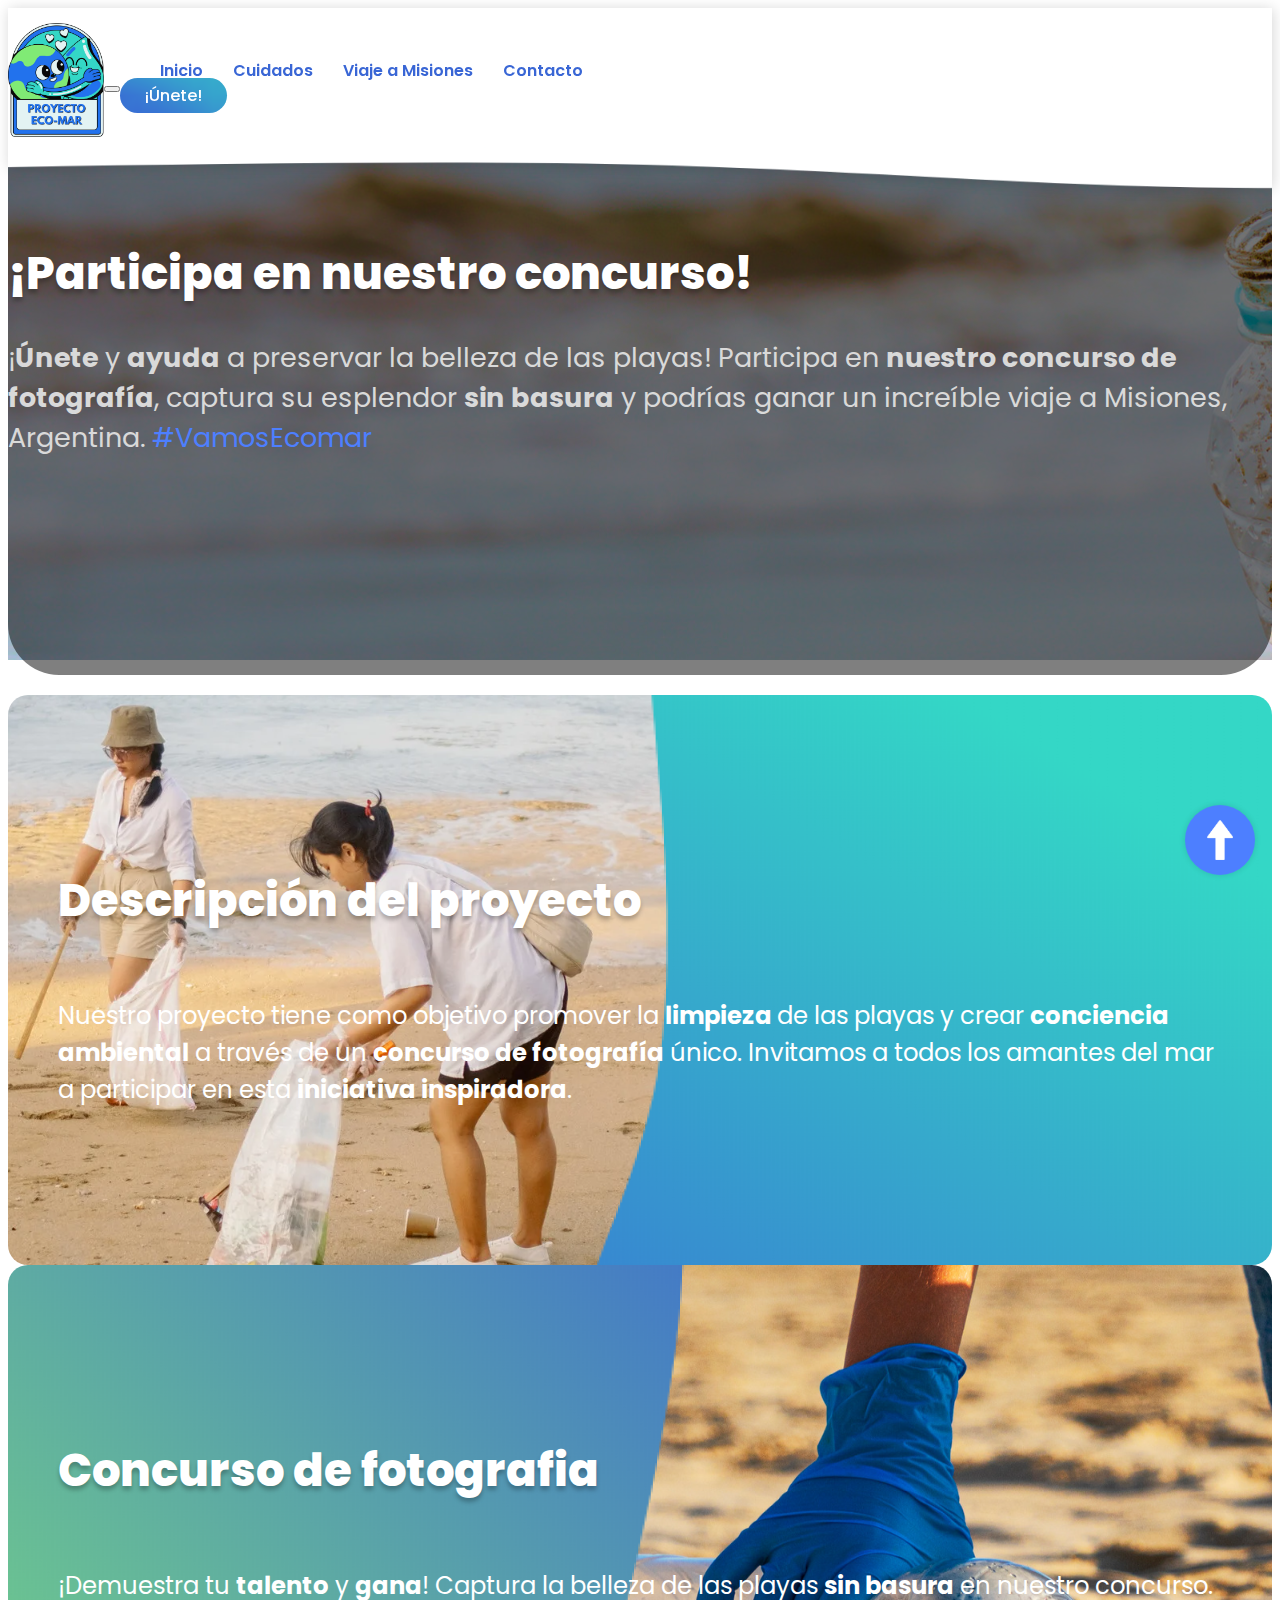
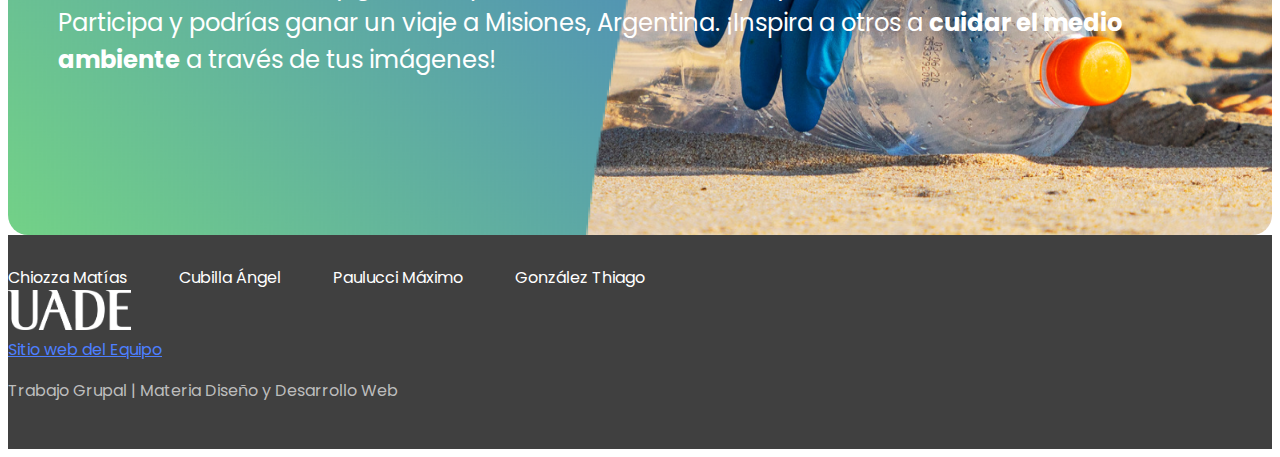
==== index.html @ 74e15286 "Add files via upload" ====
<!doctype html>
<html lang="es">

<head>
    <meta charset="utf-8">
    <meta name="viewport" content="width=device-width, initial-scale=1">
    <title>INICIO | Proyecto Ecomar</title>
    <link rel="stylesheet" href="estilos/estilos.css">
    <link href="https://cdn.jsdelivr.net/npm/bootstrap@5.3.0/dist/css/bootstrap.min.css" rel="stylesheet"
        integrity="sha384-9ndCyUaIbzAi2FUVXJi0CjmCapSmO7SnpJef0486qhLnuZ2cdeRhO02iuK6FUUVM" crossorigin="anonymous">
    <script src="https://cdn.jsdelivr.net/npm/bootstrap@5.3.0/dist/js/bootstrap.bundle.min.js"
        integrity="sha384-geWF76RCwLtnZ8qwWowPQNguL3RmwHVBC9FhGdlKrxdiJJigb/j/68SIy3Te4Bkz"
        crossorigin="anonymous"></script>
    <link rel="preconnect" href="https://fonts.googleapis.com">
    <link rel="preconnect" href="https://fonts.gstatic.com" crossorigin>
    <link
        href="https://fonts.googleapis.com/css2?family=Poppins:ital,wght@0,100;0,200;0,300;0,400;0,500;0,600;0,700;0,800;0,900;1,100;1,200;1,300;1,400;1,500;1,600;1,700;1,800;1,900&display=swap"
        rel="stylesheet">
</head>

<body>
    <nav id="nav" class="container-fluid nav-fluid navbar navbar-expand-lg">
        <div class="container nav-container">
            <div class="col-1 d-block d-lg-none"></div>
            <div class="col-lg-1 col-7">
                <a href="index.html"><img src="img/logo.png" alt="Logo"></a>
            </div>
            <div class="col-3">
                <button class="navbar-toggler" type="button" data-bs-toggle="collapse" data-bs-target="#navbarNav"
                    aria-controls="navbarNav" aria-expanded="false" aria-label="Toggle navigation">
                    <span class="navbar-toggler-icon"></span>
                </button>
            </div>
            <div class="collapse navbar-collapse nav-lista-colapsada" id="navbarNav">
                <div class="nav-lista col-lg-10 pe-5">
                    <ul class="flex-column flex-lg-row">
                        <li><a href="index.html">Inicio</a></li>
                        <li><a href="cuidados.html">Cuidados</a></li>
                        <li><a href="viaje_a_misiones.html">Viaje a Misiones</a></li>
                        <li><a href="contacto.html">Contacto</a></li>
                    </ul>
                </div>
                <div class="nav-boton">
                    <a href="unete.html">¡Únete!</a>
                </div>
            </div>
        </div>
    </nav>

    <section class="container-fluid portada-inicio">
        <div class="row">
            <div class="col-xxl-1 col-xl-1 col-lg-1 col-1"></div>
            <div class="col-xxl-5 col-xl-7 col-lg-8 col-10 px-5 text-center text-lg-start"
                style="background-color: rgba(0, 0, 0, 0.5); height: 465px; border-radius: 0px 0px 51px 51px; padding-top: 50px; flex-direction: column;">
                <h1 class="portada-h1 mt-4 mt-lg-0">¡Participa en
                    nuestro concurso!</h1>
                <p class="portada-p">¡<b>Únete</b> y <b>ayuda</b> a preservar la belleza de las playas! Participa en
                    <b>nuestro concurso
                        de fotografía</b>, captura su esplendor <b>sin basura</b> y podrías ganar un increíble viaje a
                    Misiones,
                    Argentina. <span style="color: #4d7fff;">#VamosEcomar</span>
                </p>
            </div>
        </div>
    </section>

    <main class="container px-5 px-sm-0">
        <div class="row">
            <section class="inicio-seccion-1 mb-5 container">
                <div class="row">
                    <div class="col-lg-6 d-none d-lg-block"></div>
                    <div class="col-12 col-lg-6  text-lg-end text-center"
                        style="padding: 0px 50px 0px 50px; display: flex; flex-direction: column; justify-content: center; height: 572px;">
                        <h2 class="inicio-sections-h2 pb-3">Descripción del
                            proyecto</h2>
                        <p class="inicio-sections-p">Nuestro proyecto tiene como objetivo promover la <b>limpieza </b>de
                            las
                            playas y crear <b>conciencia ambiental</b> a través de un <b>concurso de fotografía</b>
                            único. Invitamos a
                            todos los amantes del mar a participar en esta <b>iniciativa inspiradora</b>.</p>
                    </div>
                </div>
            </section>
        </div>
        <div class="row">
            <section class="inicio-seccion-2 mb-5 container">
                <div class="row">
                    <div class="col-lg-6 col-12 text-lg-start text-center"
                        style="padding: 0px 50px 0px 50px; display: flex; flex-direction: column; justify-content: center; height: 572px;">
                        <h2 class="inicio-sections-h2 pb-3">Concurso de fotografia</h2>
                        <p class="inicio-sections-p">¡Demuestra tu <b>talento</b> y <b>gana</b>! Captura la belleza de
                            las playas <b>sin basura</b> en nuestro concurso. Participa y podrías ganar un viaje a
                            Misiones, Argentina. ¡Inspira a otros a <b>cuidar el medio ambiente</b> a través de tus
                            imágenes!</p>
                    </div>
                </div>
            </section>
        </div>
    </main>

    <footer class="container-fluid">
        <div class="container footer-container">
            <div class="row d-flex justify-content-center align-items-center pb-5">
                <div class="col-10 footer-ul d-flex justify-content-lg-start justify-content-end align-items-center">
                    <ul class="text-center text-lg-start d-flex justify-content-between ">
                        <li>Chiozza Matías</li>
                        <li>Cubilla Ángel</li>
                        <li>Paulucci Máximo</li>
                        <li>González Thiago</li>
                    </ul>
                </div>
                <div class="col-lg-2 col-12 footer-p d-flex justify-content-lg-end justify-content-center align-items-center pt-5 pt-lg-0">
                    <a href="https://www.uade.edu.ar/" target="_blank"><img src="img/uade.jpg.png" height="40px"></a>
                </div>
            </div>
            <div class="row d-flex flex-row">
                <div class="col-6">
                    <a style="color: #4d7fff;" class=""
                        href="https://matichiozza.github.io/sitioequipo3.github.io/" target="_blank"> Sitio web del Equipo</a>
                </div>
                <div class="col-6 d-flex justify-content-end text-center text-lg-end">
                    <p class="d-flex justify-content-end" style="color: rgb(189, 189, 189); ">Trabajo Grupal | Materia Diseño y Desarrollo Web</p>
                </div>
            </div>
        </div>
    </footer>

    <a href="#nav" class="boton">
        <img src="img/flecha.png" width="26px">
    </a>
</body>

</html>
---- estilos/estilos.css ----
@media (max-width:1400px) {
    .main-viaje-a-misiones section div p{
        font-size: 1.19vw !important;
    }
}

@media (max-width:991px) {
    .inicio-seccion-1 {
        padding: 0 !important;
        background-size: 250%;
        background-repeat: no-repeat;
    }

    .inicio-seccion-2 {
        padding: 0 !important;
        background-size: 250%;
        background-repeat: no-repeat;
    }

    .cuidados-secciones-p {
        font-size: 2vw !important;
    }
    .cuidados-seccion-3 {
        height: 600px !important;
    }
    .cuidados-seccion-3 ol{
        padding: 0 70px !important;
    }

    .main-viaje-a-misiones section div p{
        font-size: 2vw !important;
    }

    .nav-lista-colapsada {
        background-color: white;
        height: 270px;
        width: 100%;
        position: absolute;
        top: 150px;
        right: 0px;
        text-align: center;
    }

    .nav-lista ul li a{
        color: #3966D5 !important;
    }

    .nav-boton{
        padding-top: 34px;
        padding-right: 14px;
    }

    .nav-boton:hover {
        transform: initial !important;
    }

    #divSubirArchivo{
        width: 400px !important;
        height: 400px !important;
    }
}

@media (max-width:767px) {
    .cuidados-seccion-3 {
        height: 800px !important;
    }

    .main-viaje-a-misiones section div p{
        font-size: 3vw !important;
    }
}

@media (max-width:580px) {
    .inicio-seccion-1 {
        padding: 0 !important;
        background-size: auto;
    }

    .inicio-seccion-2 {
        padding: 0 !important;
        background-size: auto;
    }

    .cuidados-secciones-p {
        font-size: 3vw !important;
    }
    .cuidados-seccion-3 {
        height: 840px !important;
    }
}

html{
    scroll-behavior: smooth !important;
}

body {
    font-family: Poppins !important;
    overflow-x: hidden;
}

.container-fluid {
    padding: 0 !important;
}

ul {
    margin: 0px !important;
}

.nav-fluid {
    background-image: url(../img/fondo_nav.png);
    height: 187px;
    filter: drop-shadow(1px 1px 7px rgba(0, 0, 0, 0.163));
    display: flex;
    align-items: baseline !important;
    position: relative;
    z-index: 3;
}

.nav-container {
    display: flex;
    flex-direction: row;
    align-items: center;
    padding-top: 15px;
}

.nav-container img {
    width: 6rem;
}

.nav-lista ul {
    display: flex;
    justify-content: flex-end;
    list-style: none;
    gap: 30px;
}

.nav-lista ul li a {
    text-decoration: none;
    color: #3966D5;
    font-weight: 600;
    font-size: 1rem !important;
    transition: 300ms;
}

.nav-lista ul li a:hover {
    color: #274590;
}

.nav-boton a {
    text-decoration: none;
    border-radius: 40px;
    padding: 6px 25px;
    background-image: url(../img/fondo-boton-nav.png);
    background-position: right;
    color: white;
    font-weight: 500;
    transition: 300ms;
}

.nav-boton {
    transition: 300ms;
}

.nav-boton:hover {
    transform: scale(1.1);
}

.nav-boton a:hover {
    background-position: left;
}

.portada-inicio {
    background-image: url(../img/portada_inicio.png);
    position: relative;
    bottom: 35px;
    height: 500px;
    z-index: 2;
}

.portada-h1 {
    font-weight: 800;
    color: white;
    text-shadow: 0px 4px 4px rgba(0, 0, 0, 0.25);
    font-size: 5vh;
}

.portada-p {
    font-weight: 400;
    color: #D9D9D9;
    font-size: 3vmin;
}

.inicio-seccion-1 {
    background-image: url(../img/inicio-seccion-1.png);
    height: 570px;
    width: 100%;
    border-radius: 20px;
    background-position: right;
}

.inicio-sections-h2 {
    font-weight: 800;
    color: white;
    text-shadow: 0px 4px 4px rgba(0, 0, 0, 0.25);
    font-size: 5vh;
}

.inicio-sections-p {
    font-weight: 400;
    color: #ffffff;
    font-size: 2.7vmin;
}

.inicio-seccion-2 {
    background-image: url(../img/inicio-seccion-2.png);
    height: 570px;
    width: 100%;
    border-radius: 20px;
    background-position: left;
}

footer {
    height: auto;
    color: white;
    background-color: #404040;
}

.footer-container {
    padding: 30px 0px;
}

.footer-container div .footer-ul ul {
    display: flex;
    flex-direction: row;
    list-style: none;
    gap: 52px;
    padding: 0 !important;
}

.footer-container div .footer-ul li a {
    text-decoration: none;
    color: white;
}

.portada-cuidados {
    background-image: url(../img/portada_cuidados.png);
    position: relative;
    bottom: 35px;
    height: 500px;
    z-index: 2;
}

/* Cuidados */

.cuidados-secciones-h2 {
    color: #3966D5;
    font-weight: 700;
}

.cuidados-secciones-p {
    font-weight: 400;
    font-size: 1.43vw;
    color: #515151;
}

.cuidados-seccion-3 {
    background-image: url(../img/cuidados-seccion-3.png);
    height: 500px;
    border-radius: 20px;
    background-size: cover;
}

/* Viaje a misiones */

.portada-viaje-a-misiones {
    background-image: url(../img/portada_viaje_a_misiones.png);
    position: relative;
    bottom: 35px;
    height: 500px;
    z-index: 2;
}
    
.frase-viaje-a-misiones h2{
    color: #3966D5;
    text-align: center;
    font-weight: 600;
    font-size: 26px;
}

.main-viaje-a-misiones{
    background-image: url(../img/seccion_viaje_a_misiones.png);
}

.texto-seccion-viaje-a-misiones{
    text-align: center;
    color: white;
    display: flex;
    flex-direction: column;
    align-items: center;
}

.texto-seccion-viaje-a-misiones h3{
    font-size: 19px;
    font-weight: 700;
}

.texto-seccion-viaje-a-misiones h2{
    font-size: 39px;
    font-weight: 700;
}

hr{
    border: #3966D5 2px solid !important;
    width: 234px !important;
}

/* Contacto */

.portada-contacto {
    background-image: url(../img/portada_contacto.png);
    position: relative;
    bottom: 35px;
    height: 500px;
    z-index: 2;
}

.contacto-seccion-1 h2{
    font-weight: 800;
    color: #3966D5;
    font-size: 50px;
}

.contacto-seccion-1 p{
    font-weight: 400;
    font-size: 20px;
    color: #3965d594;
}

.caja-formulario{
    background-color: #F8F8F8;
    border-radius: 30px;
    box-shadow: 0px 4px 10px 3px rgba(0, 0, 0, 0.115);
}

form{
    display: flex;
    flex-direction: column;
    width: 400px;
}

form input{
    border: none;
    border-bottom: #3966D5 solid 3px;
    background-color: #F8F8F8;
    
}

form input::placeholder{
    color: #3965d5a1;
}

form input:focus{
    outline: none;
}

form textarea{
    border: #3966D5 3px solid;
    border-radius: 15px;
    padding-left: 10px;
    padding-top: 10px;
    background-color: #F8F8F8;
}

form textarea::placeholder{
    color: #3965d5a1;
}

form textarea:focus{
    outline: none;
}

.boton{
    height: 70px;
    width: 70px;
    background-color: #4d7fff;
    position: fixed;
    bottom: 25px;
    right: 25px;
    border-radius: 40px;
    transition: 300ms;
    box-shadow: 0px 0px 6px rgba(0, 0, 0, 0.132);
    display: flex;
    justify-content: center;
    align-items: center;
}

.boton:hover{
    transform: scale(1.07);
}

#boton-submit{
    background-color: #3966D5;
    color: white;
    width: 200px;
    height: 60px;
    font-size: 40px;
    font-weight: 800;
    border-radius: 15px;
}

/* Unete */

.portada-unete {
    background-image: url(../img/portada_unete.png);
    position: relative;
    bottom: 35px;
    height: 350px;
    z-index: 2;
}

.caja-unete{
    width: 460px !important;
    height: 300px;
    background-color: #3966D5;
    border-radius: 17px;
    box-shadow: 0px 4px 14px rgba(0, 0, 0, 0.25);
}

#feedback-form {
    user-select: none;
    position: fixed;
    top: 20%;
    background-color: #ffffff;
    padding: 7px;
    z-index: 4;
    box-shadow: 0 2px 4px rgba(0, 0, 0, 0.1);
    border-radius: 0 10px 10px 0;
  }
  
  #feedback-button {
    background-color: #3966D5;
    color: white;
    padding: 8px 12px;
    cursor: pointer;
    border-radius: 10px;
    text-align: center;
  }
  
  #arrow {
    font-size: 16px;
  }
  
  #feedback-content {
    display: none;
    opacity: 0;
    margin-top: 10px;
  }
  
  #feedback-header {
    font-weight: 600;
    font-size: 16px;
    margin-bottom: 1px;
  }
  
  #feedback-stars {
    color: #ccc;
    font-size: 24px;
    cursor: pointer;
    display: flex;
    align-items: center;
    flex-direction: row-reverse;
    justify-content: center;
  }
  
  .star {
    margin-right: 5px;
    transition: color 0.1s ease-in-out;
  }
  
  .star:hover,
  .star:hover ~ .star,
  .star.selected,
  .star.hovered,
  .star.hovered ~ .star {
    color: #ffce00;
  }
  
  #feedback-form.expanded #feedback-content {
    display: block;
    opacity: 1;
  }
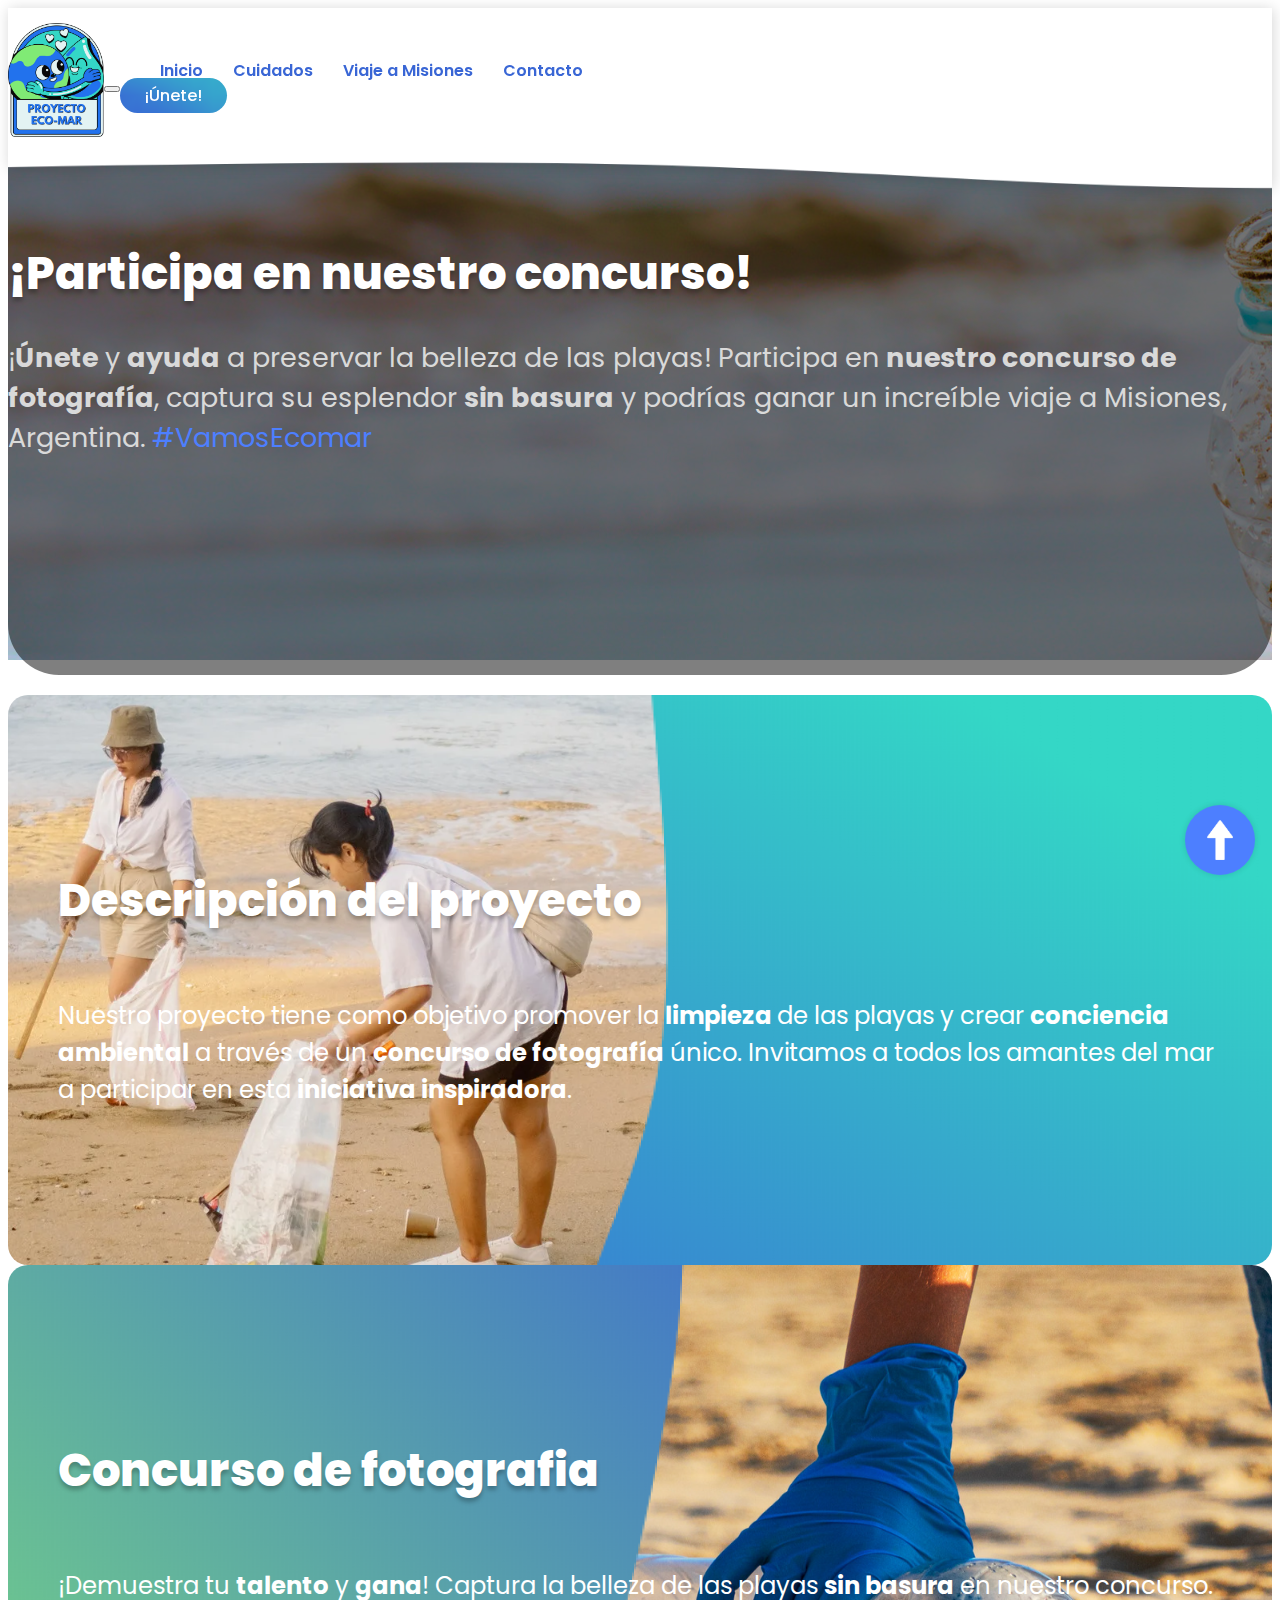
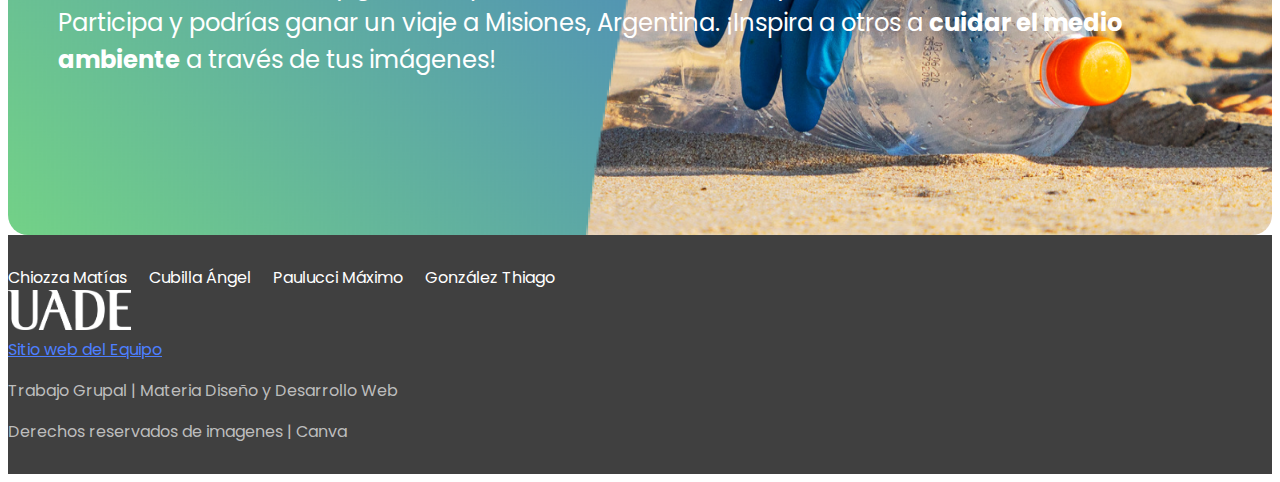
==== commit 318bff48: "Add files via upload" ====
--- a/index.html
+++ b/index.html
@@ -19,34 +19,35 @@
 </head>
 
 <body>
-    <nav id="nav" class="container-fluid nav-fluid navbar navbar-expand-lg">
-        <div class="container nav-container">
-            <div class="col-1 d-block d-lg-none"></div>
-            <div class="col-lg-1 col-7">
-                <a href="index.html"><img src="img/logo.png" alt="Logo"></a>
-            </div>
-            <div class="col-3">
-                <button class="navbar-toggler" type="button" data-bs-toggle="collapse" data-bs-target="#navbarNav"
-                    aria-controls="navbarNav" aria-expanded="false" aria-label="Toggle navigation">
-                    <span class="navbar-toggler-icon"></span>
-                </button>
-            </div>
-            <div class="collapse navbar-collapse nav-lista-colapsada" id="navbarNav">
-                <div class="nav-lista col-lg-10 pe-5">
-                    <ul class="flex-column flex-lg-row">
-                        <li><a href="index.html">Inicio</a></li>
-                        <li><a href="cuidados.html">Cuidados</a></li>
-                        <li><a href="viaje_a_misiones.html">Viaje a Misiones</a></li>
-                        <li><a href="contacto.html">Contacto</a></li>
-                    </ul>
+    <header>
+        <nav id="nav" class="container-fluid nav-fluid navbar navbar-expand-lg">
+            <div class="container nav-container">
+                <div class="col-1 d-block d-lg-none"></div>
+                <div class="col-lg-1 col-7">
+                    <a href="index.html"><img src="img/logo.png" alt="Logo"></a>
                 </div>
-                <div class="nav-boton">
-                    <a href="unete.html">¡Únete!</a>
+                <div class="col-3">
+                    <button class="navbar-toggler" type="button" data-bs-toggle="collapse" data-bs-target="#navbarNav"
+                        aria-controls="navbarNav" aria-expanded="false" aria-label="Toggle navigation">
+                        <span class="navbar-toggler-icon"></span>
+                    </button>
+                </div>
+                <div class="collapse navbar-collapse nav-lista-colapsada" id="navbarNav">
+                    <div class="nav-lista col-lg-10 pe-5">
+                        <ul class="flex-column flex-lg-row">
+                            <li><a href="index.html">Inicio</a></li>
+                            <li><a href="cuidados.html">Cuidados</a></li>
+                            <li><a href="viaje_a_misiones.html">Viaje a Misiones</a></li>
+                            <li><a href="contacto.html">Contacto</a></li>
+                        </ul>
+                    </div>
+                    <div class="nav-boton">
+                        <a href="unete.html">¡Únete!</a>
+                    </div>
                 </div>
             </div>
-        </div>
-    </nav>
-
+        </nav>
+    </header>
     <section class="container-fluid portada-inicio">
         <div class="row">
             <div class="col-xxl-1 col-xl-1 col-lg-1 col-1"></div>
@@ -109,17 +110,25 @@
                         <li>González Thiago</li>
                     </ul>
                 </div>
-                <div class="col-lg-2 col-12 footer-p d-flex justify-content-lg-end justify-content-center align-items-center pt-5 pt-lg-0">
+                <div
+                    class="col-lg-2 col-12 footer-p d-flex justify-content-lg-end justify-content-center align-items-center pt-5 pt-lg-0">
                     <a href="https://www.uade.edu.ar/" target="_blank"><img src="img/uade.jpg.png" height="40px"></a>
                 </div>
             </div>
             <div class="row d-flex flex-row">
                 <div class="col-6">
-                    <a style="color: #4d7fff;" class=""
-                        href="https://matichiozza.github.io/sitioequipo3.github.io/" target="_blank"> Sitio web del Equipo</a>
+                    <a style="color: #4d7fff;" class="" href="https://matichiozza.github.io/sitioequipo3.github.io/"
+                        target="_blank"> Sitio web del Equipo</a>
                 </div>
                 <div class="col-6 d-flex justify-content-end text-center text-lg-end">
-                    <p class="d-flex justify-content-end" style="color: rgb(189, 189, 189); ">Trabajo Grupal | Materia Diseño y Desarrollo Web</p>
+                    <p class="d-flex justify-content-end" style="color: rgb(189, 189, 189); ">Trabajo Grupal | Materia
+                        Diseño y Desarrollo Web</p>
+                </div>
+            </div>
+            <div class="row d-flex flex-row pt-4">
+                <div class="col-12 d-flex justify-content-center align-items-center"
+                    style="color: rgb(189, 189, 189); ">
+                    Derechos reservados de imagenes | Canva
                 </div>
             </div>
         </div>
--- a/estilos/estilos.css
+++ b/estilos/estilos.css
@@ -58,6 +58,18 @@
         width: 400px !important;
         height: 400px !important;
     }
+
+    .portada-h1-unete {
+        font-size: 32px !important;
+    }
+
+    form{
+        width: 300px !important;
+    }
+
+    #boton-submit-2{
+        width: 250px !important;
+    }
 }
 
 @media (max-width:767px) {
@@ -184,6 +196,12 @@
     font-size: 5vh;
 }
 
+.portada-h1-unete {
+    font-weight: 800;
+    color: white;
+    text-shadow: 0px 4px 4px rgba(0, 0, 0, 0.25);
+}
+
 .portada-p {
     font-weight: 400;
     color: #D9D9D9;
@@ -233,7 +251,7 @@
     display: flex;
     flex-direction: row;
     list-style: none;
-    gap: 52px;
+    gap: 22px;
     padding: 0 !important;
 }
 
@@ -384,6 +402,7 @@
     width: 70px;
     background-color: #4d7fff;
     position: fixed;
+    z-index: 99;
     bottom: 25px;
     right: 25px;
     border-radius: 40px;
@@ -409,6 +428,16 @@
 }
 
 /* Unete */
+
+#boton-submit-2{
+    background-color: #3966D5;
+    color: white;
+    width: 200px;
+    height: 60px;
+    font-size: 40px;
+    font-weight: 800;
+    border-radius: 15px;
+}
 
 .portada-unete {
     background-image: url(../img/portada_unete.png);
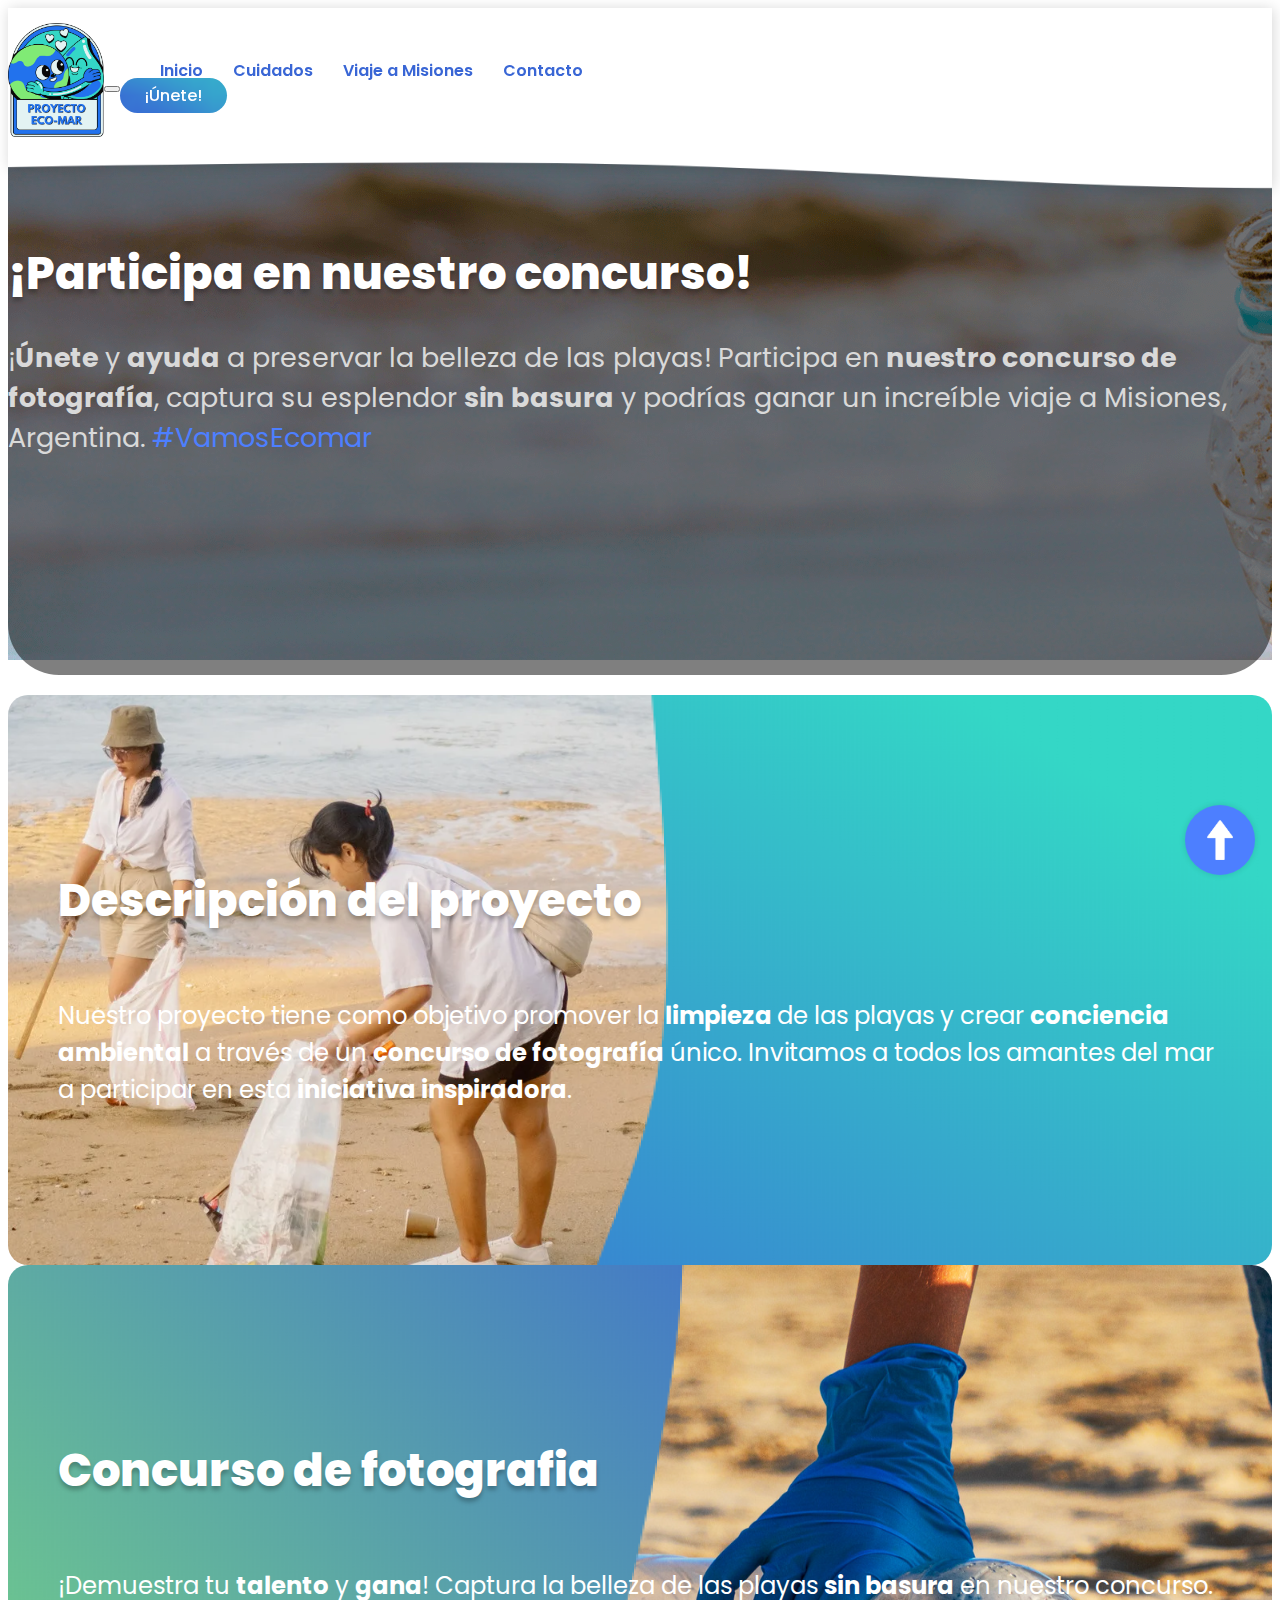
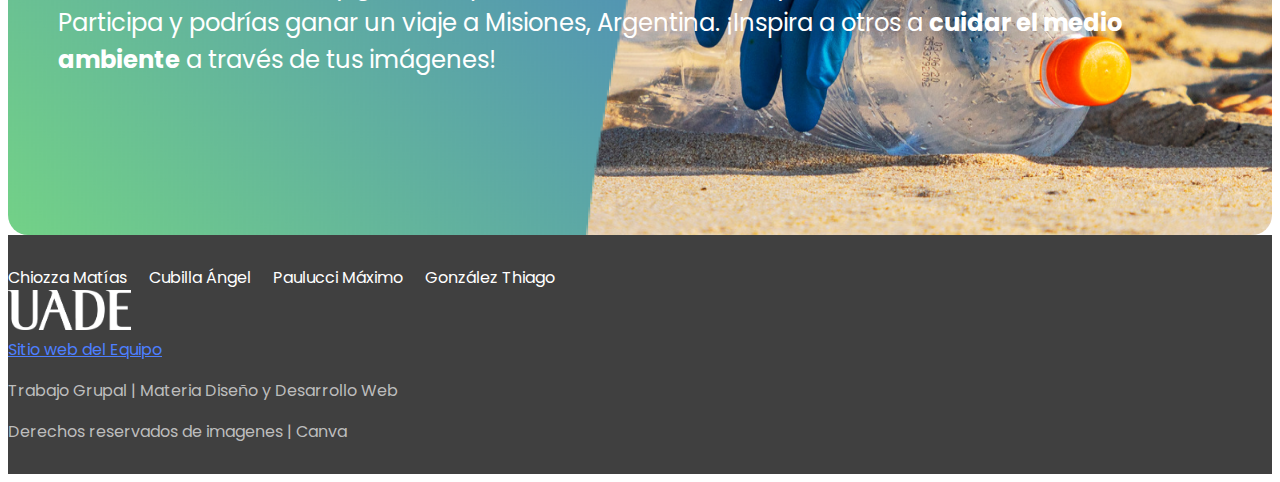
==== commit 92e7b9c2: "Add files via upload" ====
--- a/index.html
+++ b/index.html
@@ -5,6 +5,7 @@
     <meta charset="utf-8">
     <meta name="viewport" content="width=device-width, initial-scale=1">
     <title>INICIO | Proyecto Ecomar</title>
+    <link rel="shortcut icon" href="img/logo.png" type="image/x-icon">
     <link rel="stylesheet" href="estilos/estilos.css">
     <link href="https://cdn.jsdelivr.net/npm/bootstrap@5.3.0/dist/css/bootstrap.min.css" rel="stylesheet"
         integrity="sha384-9ndCyUaIbzAi2FUVXJi0CjmCapSmO7SnpJef0486qhLnuZ2cdeRhO02iuK6FUUVM" crossorigin="anonymous">
